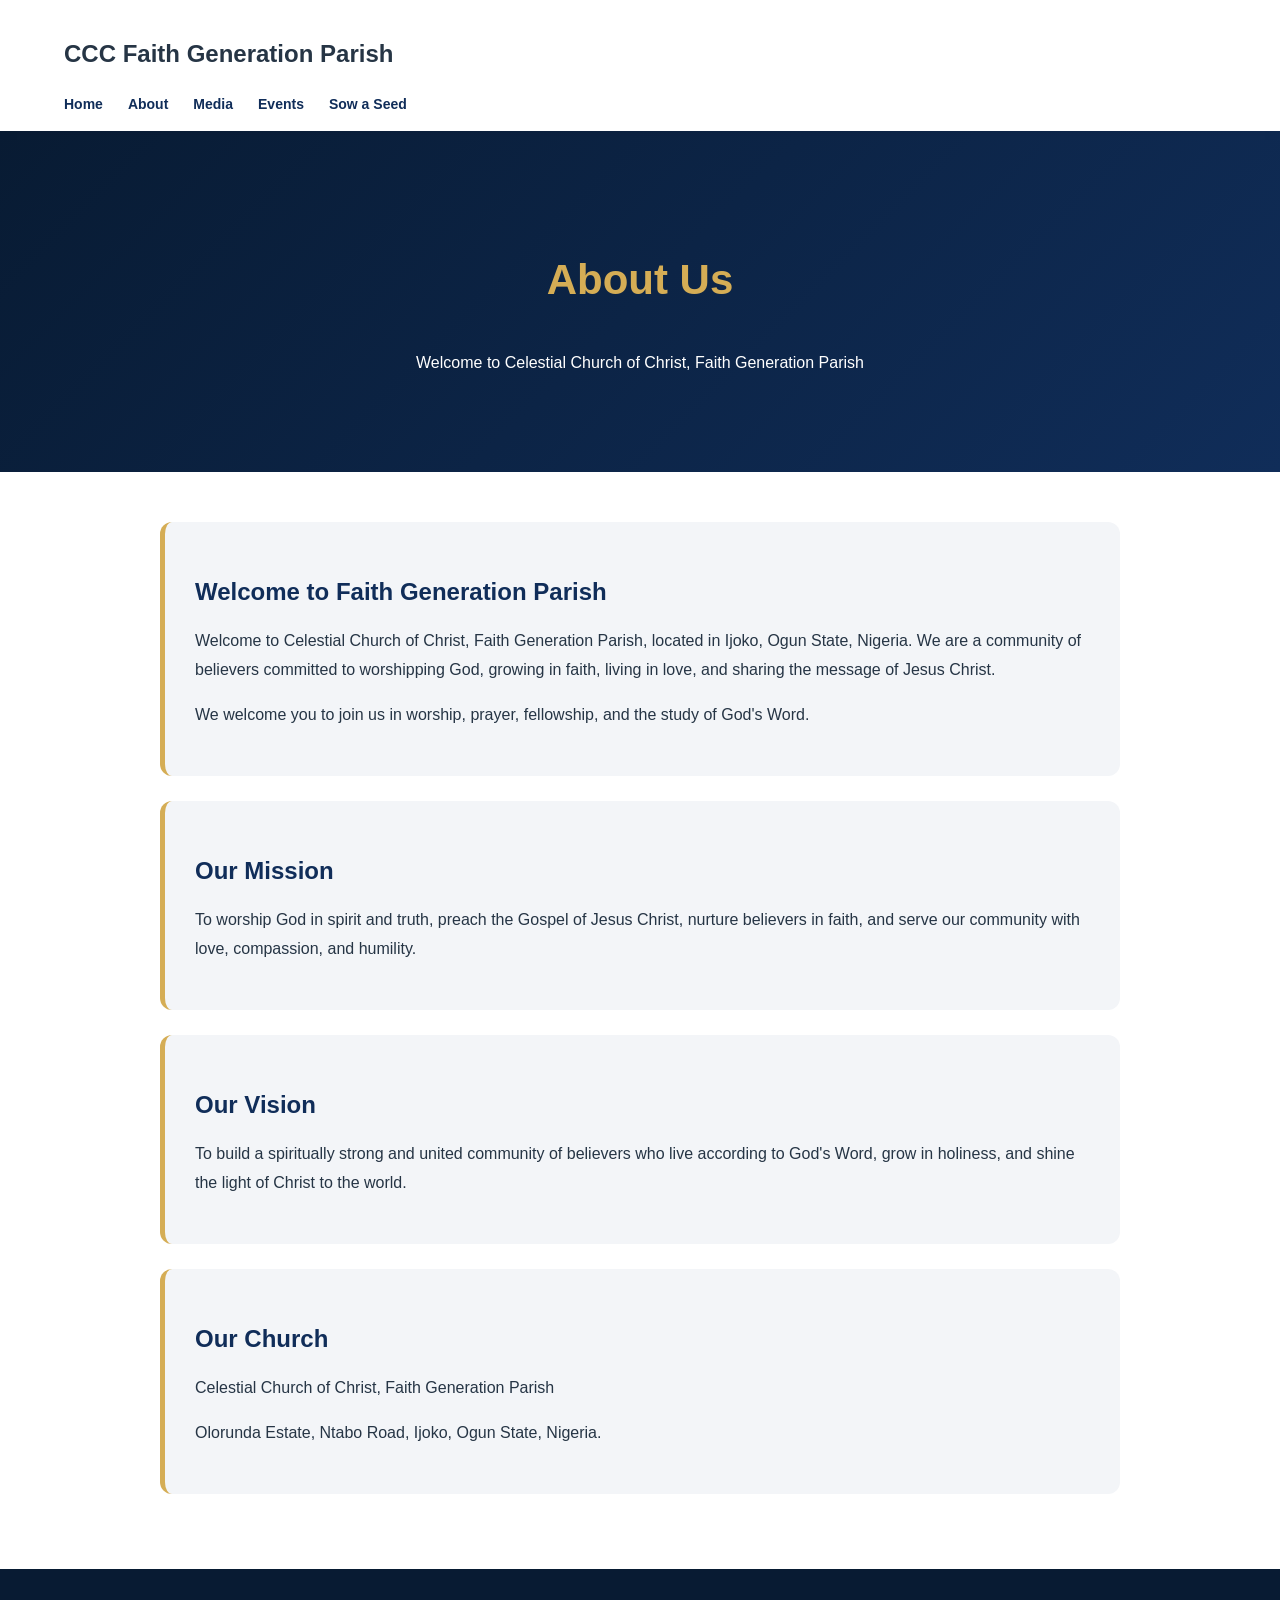
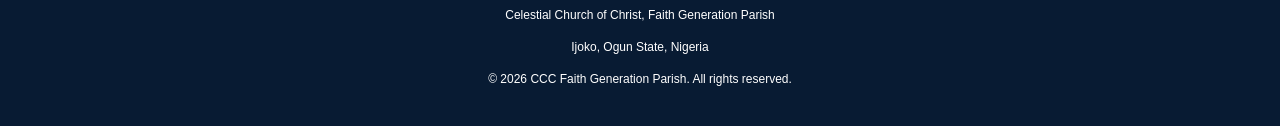
==== ccc-faith-generation-parish/about.html @ 97b5541f "Create about.html" ====
<!DOCTYPE html>
<html lang="en">
<head>
    <meta charset="UTF-8">
    <meta name="viewport" content="width=device-width, initial-scale=1.0">
    <title>About Us | CCC Faith Generation Parish</title>
    <link rel="stylesheet" href="styles.css">

    <style>
        .about-hero {
            background: linear-gradient(135deg, #081B33, #102D59);
            color: white;
            text-align: center;
            padding: 80px 20px;
        }

        .about-hero h1 {
            color: #D5AD55;
            font-size: 42px;
        }

        .about-content {
            max-width: 1000px;
            margin: auto;
            padding: 50px 20px;
        }

        .about-card {
            background: #F3F5F8;
            padding: 30px;
            border-radius: 12px;
            margin-bottom: 25px;
            border-left: 5px solid #D5AD55;
        }

        .about-card h2 {
            color: #102D59;
            margin-bottom: 15px;
        }

        .about-card p {
            line-height: 1.8;
        }

        .about-footer {
            background: #081B33;
            color: white;
            text-align: center;
            padding: 25px;
        }
    </style>
</head>

<body>

<header class="site-header">
    <div class="container">
        <h2>CCC Faith Generation Parish</h2>

        <nav>
            <a href="index.html">Home</a>
            <a href="about.html">About</a>
            <a href="media.html">Media</a>
            <a href="events.html">Events</a>
            <a href="sow-a-seed.html">Sow a Seed</a>
        </nav>
    </div>
</header>

<section class="about-hero">
    <h1>About Us</h1>
    <p>Welcome to Celestial Church of Christ, Faith Generation Parish</p>
</section>

<section class="about-content">

    <div class="about-card">
        <h2>Welcome to Faith Generation Parish</h2>

        <p>
            Welcome to Celestial Church of Christ, Faith Generation Parish,
            located in Ijoko, Ogun State, Nigeria.
            We are a community of believers committed to worshipping God,
            growing in faith, living in love, and sharing the message
            of Jesus Christ.
        </p>

        <p>
            We welcome you to join us in worship, prayer, fellowship,
            and the study of God's Word.
        </p>
    </div>

    <div class="about-card">
        <h2>Our Mission</h2>

        <p>
            To worship God in spirit and truth, preach the Gospel of Jesus Christ,
            nurture believers in faith, and serve our community with love,
            compassion, and humility.
        </p>
    </div>

    <div class="about-card">
        <h2>Our Vision</h2>

        <p>
            To build a spiritually strong and united community of believers
            who live according to God's Word, grow in holiness,
            and shine the light of Christ to the world.
        </p>
    </div>

    <div class="about-card">
        <h2>Our Church</h2>

        <p>
            Celestial Church of Christ, Faith Generation Parish
        </p>

        <p>
            Olorunda Estate, Ntabo Road, Ijoko, Ogun State, Nigeria.
        </p>
    </div>

</section>

<footer class="about-footer">
    <p>Celestial Church of Christ, Faith Generation Parish</p>
    <p>Ijoko, Ogun State, Nigeria</p>
    <p>&copy; 2026 CCC Faith Generation Parish. All rights reserved.</p>
</footer>

</body>
</html>
---- ccc-faith-generation-parish/styles.css ----
/* =========================================
   CCC FAITH GENERATION PARISH
   CLEAN WEBSITE STYLESHEET
========================================= */

/* COLORS */
:root {
  --navy: #102D59;
  --deep: #081B33;
  --gold: #D5AD55;
  --cream: #F3F5F8;
  --ink: #263545;
  --muted: #687582;
  --white: #ffffff;
}

/* GENERAL */
* {
  box-sizing: border-box;
}

html {
  scroll-behavior: smooth;
}

body {
  margin: 0;
  font-family: Arial, Helvetica, sans-serif;
  color: var(--ink);
  line-height: 1.65;
}

img {
  max-width: 100%;
}

a {
  transition: 0.3s ease;
}

button {
  font-family: inherit;
}

/* =========================================
   HEADER & NAVIGATION
========================================= */

.site-header {
  min-height: 90px;
  padding: 14px 5%;
  display: flex;
  align-items: center;
  justify-content: space-between;
  gap: 25px;
  background: var(--white);
  position: relative;
  z-index: 1000;
  box-shadow: 0 2px 10px rgba(0,0,0,0.05);
}

.brand {
  display: flex;
  align-items: center;
  gap: 12px;
  color: var(--navy);
  text-decoration: none;
}

.brand-logo {
  width: 75px;
  height: 65px;
  object-fit: contain;
}

.brand strong {
  display: block;
  font-size: 13px;
  letter-spacing: 0.6px;
}

.brand small {
  display: block;
  font-size: 11px;
  color: var(--muted);
  letter-spacing: 1px;
  margin-top: 3px;
}

.site-header nav {
  display: flex;
  align-items: center;
  gap: 25px;
}

.site-header nav a {
  color: var(--navy);
  text-decoration: none;
  font-size: 14px;
  font-weight: 600;
}

.site-header nav a:hover {
  color: var(--gold);
}

.site-header nav .seed-button {
  background: var(--navy);
  color: var(--white);
  padding: 12px 22px;
  border-radius: 30px;
}

.site-header nav .seed-button:hover {
  background: var(--deep);
  color: var(--white);
}

.menu-toggle {
  display: none;
  background: none;
  border: none;
  font-size: 26px;
  color: var(--navy);
  cursor: pointer;
}

/* =========================================
   HERO / HOMEPAGE SLIDER
========================================= */

.hero {
  min-height: 620px;
  display: flex;
  align-items: center;
  padding: 80px 10%;
  position: relative;
  background:
    linear-gradient(90deg, rgba(6,25,44,.91), rgba(6,25,44,.56)),
    url('https://images.unsplash.com/photo-1438232992991-995b7058bbb3?auto=format&fit=crop&w=1800&q=85')
    center/cover;
  color: var(--white);
}

.hero-content {
  max-width: 650px;
}

.eyebrow {
  color: var(--gold);
  font-size: 11px;
  font-weight: 700;
  letter-spacing: 2.5px;
}

.hero h1 {
  font-family: Georgia, serif;
  font-size: clamp(40px, 6vw, 68px);
  line-height: 1.12;
  font-weight: 400;
  margin: 14px 0 18px;
}

.hero h1 em {
  color: #e1c98e;
  font-weight: 400;
}

.hero-content > p:not(.eyebrow) {
  max-width: 510px;
  color: #e7ebef;
}

.button {
  display: inline-block;
  margin-top: 18px;
  padding: 13px 25px;
  background: var(--gold);
  color: var(--navy);
  text-decoration: none;
  font-size: 12px;
  font-weight: 700;
  letter-spacing: 0.6px;
  border-radius: 30px;
  border: none;
  transition: 0.3s ease;
}

.button:hover {
  background: var(--white);
  transform: translateY(-3px);
}

/* SLIDER CONTROLS */

.slider-controls {
  position: absolute;
  right: 7%;
  bottom: 35px;
  display: flex;
  gap: 12px;
}

.slider-controls button {
  width: 45px;
  height: 45px;
  border: 1px solid var(--gold);
  border-radius: 50%;
  background: var(--navy);
  color: var(--white);
  font-size: 20px;
  cursor: pointer;
}

.slider-controls button:hover {
  background: var(--gold);
  color: var(--navy);
}

/* =========================================
   GENERAL SECTIONS
========================================= */

.section {
  padding: 90px 8%;
  background: var(--white);
}

.section-heading {
  text-align: center;
  max-width: 720px;
  margin: 0 auto 40px;
}

.section-heading h2 {
  font-family: Georgia, serif;
  color: var(--navy);
  font-size: clamp(30px, 4vw, 43px);
  font-weight: 400;
  line-height: 1.2;
  margin: 8px 0 14px;
}

.section-heading > p:last-child {
  color: var(--muted);
}

.gold-line {
  display: block;
  width: 55px;
  height: 2px;
  background: var(--gold);
  margin: 18px auto;
}

.intro {
  max-width: 800px;
  text-align: center;
  margin: 0 auto 38px;
  color: var(--muted);
}

/* =========================================
   DISCOVER MORE - IMAGE CARDS
========================================= */

.discover {
  background: var(--white);
}

.discover-grid {
  display: grid;
  grid-template-columns: repeat(3, 1fr);
  gap: 25px;
  max-width: 1200px;
  margin: 30px auto 0;
}

.discover-card {
  display: block;
  background: var(--white);
  border: 1px solid #e5e8ed;
  border-radius: 12px;
  overflow: hidden;
  padding: 0;
  text-decoration: none;
  box-shadow: 0 5px 15px rgba(0,0,0,.07);
  transition: transform .3s ease, box-shadow .3s ease;
}

.discover-card:hover {
  transform: translateY(-6px);
  box-shadow: 0 12px 28px rgba(16,45,89,.13);
}

.discover-card img {
  display: block;
  width: 100%;
  height: 220px;
  object-fit: cover;
}

.discover-card-content {
  padding: 23px;
  text-align: center;
}

.discover-card-content h3 {
  color: var(--navy);
  font-family: Georgia, serif;
  font-size: 22px;
  font-weight: 400;
  margin: 0 0 10px;
}

.discover-card-content p {
  color: var(--muted);
  font-size: 14px;
  margin: 0;
  line-height: 1.7;
}

/* =========================================
   THREE-COLUMN CONTENT CARDS
========================================= */

.three-cards {
  display: grid;
  grid-template-columns: repeat(3, 1fr);
  gap: 22px;
}

.three-cards article {
  padding: 35px 28px;
  background: var(--white);
  text-align: center;
  border: 1px solid #e6eaf0;
  border-radius: 10px;
  box-shadow: 0 5px 20px rgba(16,45,89,.07);
  transition: transform .3s ease, box-shadow .3s ease;
}

.three-cards article:hover {
  transform: translateY(-6px);
  box-shadow: 0 12px 28px rgba(16,45,89,.13);
}

.three-cards article span {
  color: var(--gold);
  font-size: 30px;
}

.three-cards h3 {
  color: var(--navy);
  font-family: Georgia, serif;
  font-size: 22px;
  font-weight: 400;
}

.three-cards p {
  color: var(--muted);
  font-size: 14px;
}

/* =========================================
   ABOUT / WELCOME
========================================= */

.welcome {
  background: var(--white);
}

/* =========================================
   JOIN OUR COMMUNITY
========================================= */

.community-section {
  padding: 90px 8%;
  background: linear-gradient(120deg, var(--deep), var(--navy));
  text-align: center;
  color: var(--white);
}

.community-content {
  max-width: 750px;
  margin: auto;
}

.community-content h2 {
  font-family: Georgia, serif;
  font-size: clamp(34px, 5vw, 48px);
  font-weight: 400;
  margin: 12px 0;
}

.community-content p:not(.eyebrow) {
  color: #e0e6ee;
  font-size: 15px;
}

.community-button {
  display: inline-block;
  margin-top: 20px;
  padding: 14px 30px;
  background: var(--gold);
  color: var(--navy);
  border-radius: 30px;
  text-decoration: none;
  font-weight: 700;
  font-size: 13px;
  transition: 0.3s ease;
}

.community-button:hover {
  background: var(--white);
  transform: translateY(-3px);
}

/* =========================================
   WORSHIP / SERVICE TIMES
========================================= */

.worship {
  background: var(--cream);
}

.service-panel {
  max-width: 900px;
  margin: auto;
  background: var(--navy);
  color: var(--white);
  padding: 38px 42px;
  display: flex;
  justify-content: space-between;
  align-items: center;
  gap: 25px;
  border-radius: 12px;
  box-shadow: 0 10px 30px rgba(8,27,51,.12);
}

.service-panel small {
  color: #e1c98e;
  letter-spacing: 1.8px;
}

.service-panel h3 {
  font-family: Georgia, serif;
  font-weight: 400;
  font-size: 27px;
  margin: 8px 0;
}

.service-panel p {
  color: #d2dbe3;
  margin: 0;
}

.button-light {
  background: var(--white);
  color: var(--navy);
  white-space: nowrap;
}

/* =========================================
   LIVE / SOCIAL MEDIA
========================================= */

.live-section {
  padding: 90px 8%;
  background: var(--cream);
}

.live-grid {
  display: grid;
  grid-template-columns: repeat(3, 1fr);
  gap: 25px;
  max-width: 1200px;
  margin: 35px auto 0;
}

.live-card {
  display: block;
  padding: 35px 25px;
  background: var(--white);
  border: 1px solid #e5e8ed;
  border-radius: 12px;
  text-align: center;
  text-decoration: none;
  box-shadow: 0 5px 18px rgba(16,45,89,.07);
  transition: transform .3s ease, box-shadow .3s ease;
}

.live-card:hover {
  transform: translateY(-7px);
  box-shadow: 0 12px 28px rgba(16,45,89,.13);
}

.live-icon {
  width: 65px;
  height: 65px;
  display: grid;
  place-items: center;
  margin: 0 auto 18px;
  background: var(--navy);
  color: var(--gold);
  border-radius: 50%;
  font-size: 28px;
  font-weight: bold;
}

.live-card h3 {
  font-family: Georgia, serif;
  color: var(--navy);
  font-size: 23px;
  font-weight: 400;
  margin: 10px 0;
}

.live-card p {
  color: var(--muted);
  font-size: 14px;
  margin-bottom: 20px;
}

.live-card span {
  display: inline-block;
  color: var(--navy);
  font-weight: 700;
  font-size: 12px;
  letter-spacing: .5px;
}

.live-card:hover span {
  color: var(--gold);
}

/* MOBILE SOCIAL CARDS */

@media (max-width: 800px) {
  .live-section {
    padding: 70px 6%;
  }

  .live-grid {
    grid-template-columns: 1fr;
    gap: 20px;
  }
}
/* =========================================
   EVENTS
========================================= */

.events {
  background: var(--white);
}

.event-placeholder {
  max-width: 760px;
  margin: auto;
  padding: 35px;
  text-align: center;
  border: 1px solid #e1e6ed;
  background: var(--white);
  border-radius: 12px;
  box-shadow: 0 5px 20px rgba(16,45,89,.06);
}

.event-placeholder p {
  color: var(--muted);
}

/* =========================================
   GALLERY
========================================= */

.gallery {
  background: var(--cream);
}

.gallery-grid {
  display: grid;
  grid-template-columns: repeat(3, 1fr);
  gap: 18px;
}

.gallery-tile {
  min-height: 220px;
  display: grid;
  place-items: center;
  background: var(--navy);
  color: var(--white);
  letter-spacing: 1.5px;
  font-size: 12px;
  border-radius: 10px;
  transition: transform .3s ease;
}

.gallery-tile:hover {
  transform: translateY(-5px);
}

.gallery-tile:nth-child(2) {
  background: #294b68;
}

.gallery-tile:nth-child(3) {
  background: var(--gold);
  color: var(--navy);
}

/* =========================================
   CONTACT
========================================= */

.contact {
  background: var(--white);
}

.contact-card {
  max-width: 900px;
  margin: auto;
  display: grid;
  grid-template-columns: 1fr 1fr;
  gap: 45px;
  padding: 35px;
  background: var(--cream);
  border-radius: 12px;
  box-shadow: 0 5px 20px rgba(16,45,89,.06);
}

.contact-card h3 {
  color: var(--navy);
  font-family: Georgia, serif;
  font-size: 22px;
  font-weight: 400;
}

.contact-card p {
  color: var(--muted);
  font-size: 14px;
}

/* =========================================
   FOOTER
========================================= */

footer {
  padding: 50px 8%;
  background: var(--deep);
  color: #dbe2e8;
  text-align: center;
  font-size: 12px;
}

.footer-brand {
  justify-content: center;
  color: var(--white);
}

.footer-brand small {
  color: #c5d0d9;
}

footer > small {
  color: #aab7c2;
}

/* =========================================
   TABLET RESPONSIVENESS
========================================= */

@media (max-width: 900px) {
  .site-header {
    padding: 15px 5%;
  }

  .site-header nav {
    gap: 16px;
  }

  .site-header nav a {
    font-size: 13px;
  }

  .discover-grid {
    gap: 18px;
  }
}

/* =========================================
   MOBILE RESPONSIVENESS
========================================= */

@media (max-width: 800px) {

  /* HEADER */

  .site-header {
    flex-wrap: wrap;
  }

  .brand-logo {
    width: 65px;
    height: 55px;
  }

  .menu-toggle {
    display: block;
  }

  .site-header nav {
    display: none;
    flex-basis: 100%;
    flex-direction: column;
    align-items: flex-start;
    gap: 0;
    width: 100%;
    padding: 10px 0;
  }

  .site-header nav.open {
    display: flex;
  }

  .site-header nav a {
    width: 100%;
    padding: 12px 0;
    border-top: 1px solid #eeeeee;
  }

  .site-header nav .seed-button {
    display: inline-block;
    width: auto;
    margin-top: 10px;
    border-top: none;
  }

  /* HERO */

  .hero {
    min-height: 500px;
    padding: 65px 7%;
  }

  .slider-controls {
    right: 6%;
    bottom: 20px;
  }

  /* SECTIONS */

  .section {
    padding: 70px 6%;
  }

  .discover-grid {
    grid-template-columns: 1fr;
  }

  .discover-card img {
    height: 230px;
  }

  .three-cards {
    grid-template-columns: 1fr;
  }

  /* WORSHIP */

  .service-panel {
    display: block;
    padding: 30px;
  }

  .service-panel .button {
    margin-top: 22px;
  }

  /* GALLERY */

  .gallery-grid {
    grid-template-columns: 1fr;
  }

  .gallery-tile {
    min-height: 170px;
  }

  /* CONTACT */

  .contact-card {
    grid-template-columns: 1fr;
    gap: 15px;
    padding: 25px;
  }
}

/* =========================================
   SMALL PHONES
========================================= */

@media (max-width: 480px) {

  .brand strong {
    font-size: 11px;
  }

  .brand small {
    font-size: 9px;
  }

  .hero h1 {
    font-size: 39px;
  }

  .hero {
    min-height: 470px;
  }

  .section-heading h2 {
    font-size: 31px;
  }

  .community-section {
    padding: 65px 6%;
  }

  .discover-card img {
    height: 200px;
  }

  footer {
    padding: 40px 6%;
  }
}
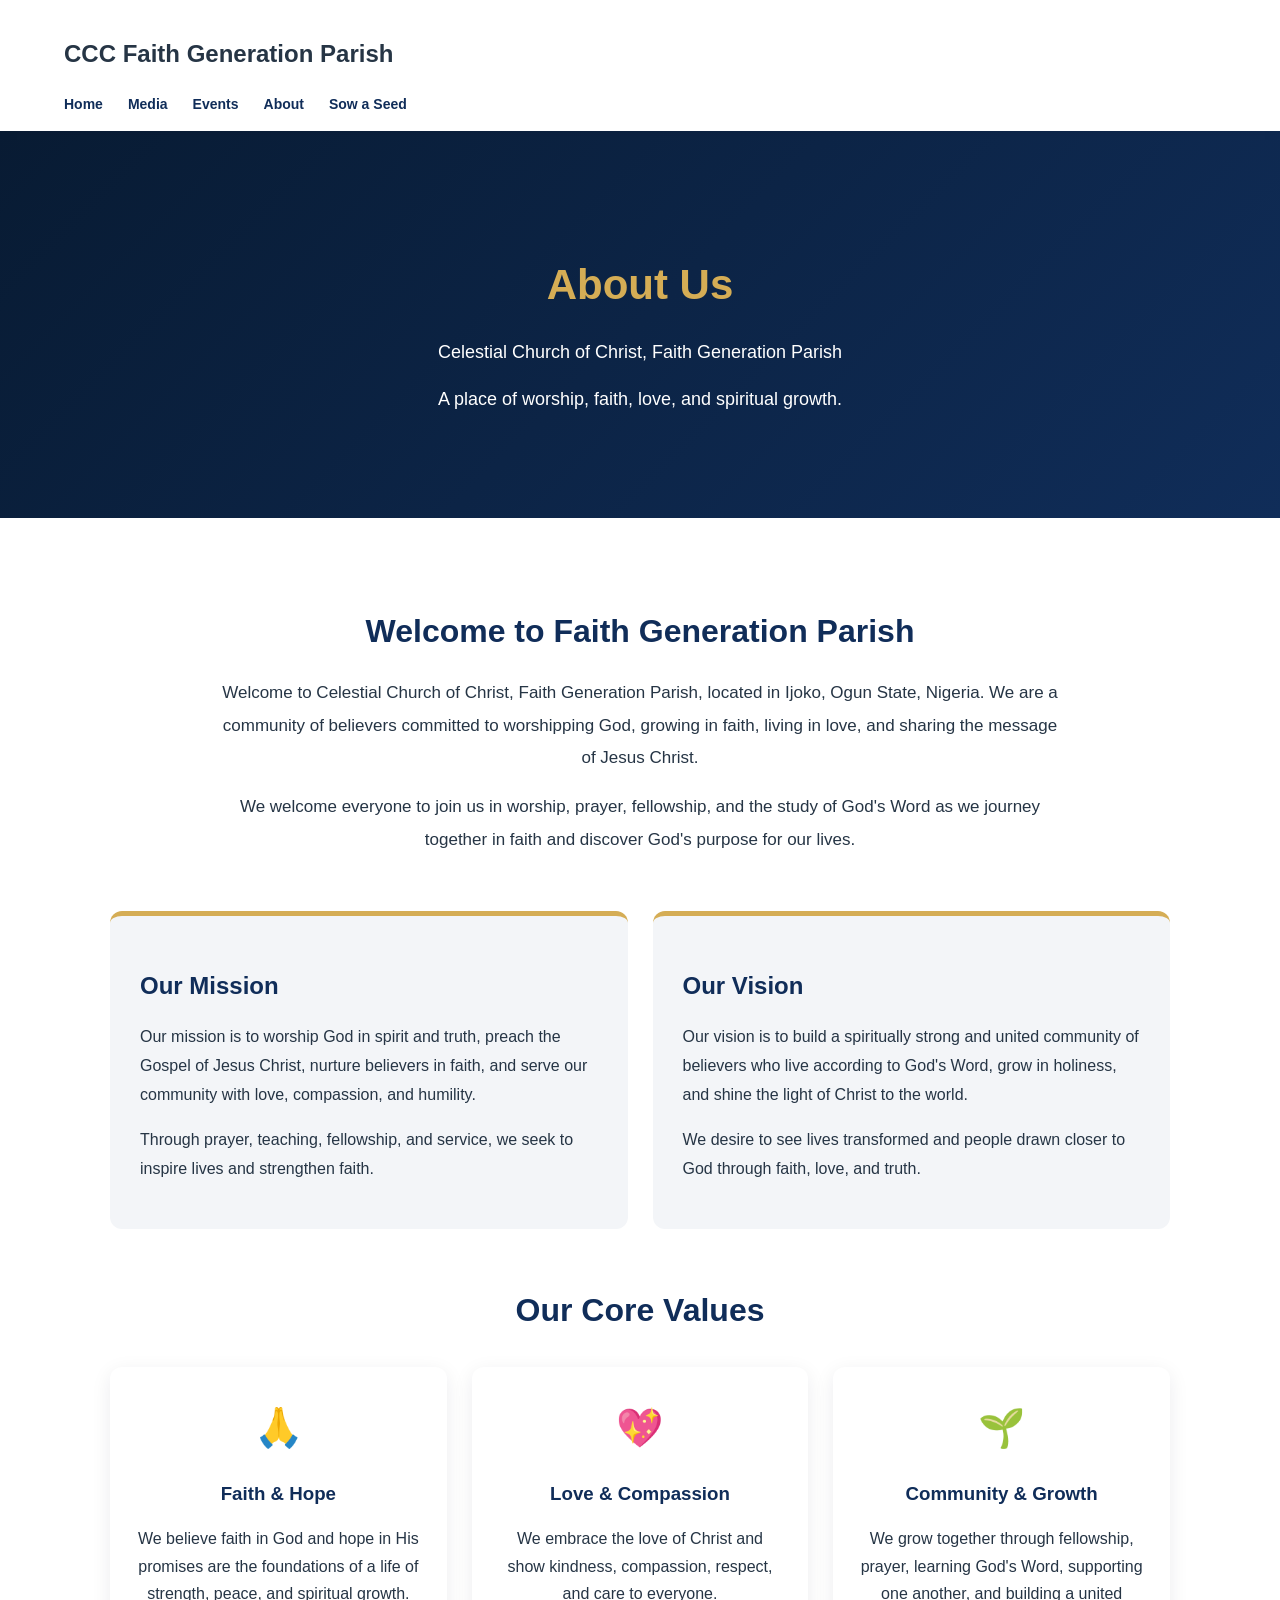
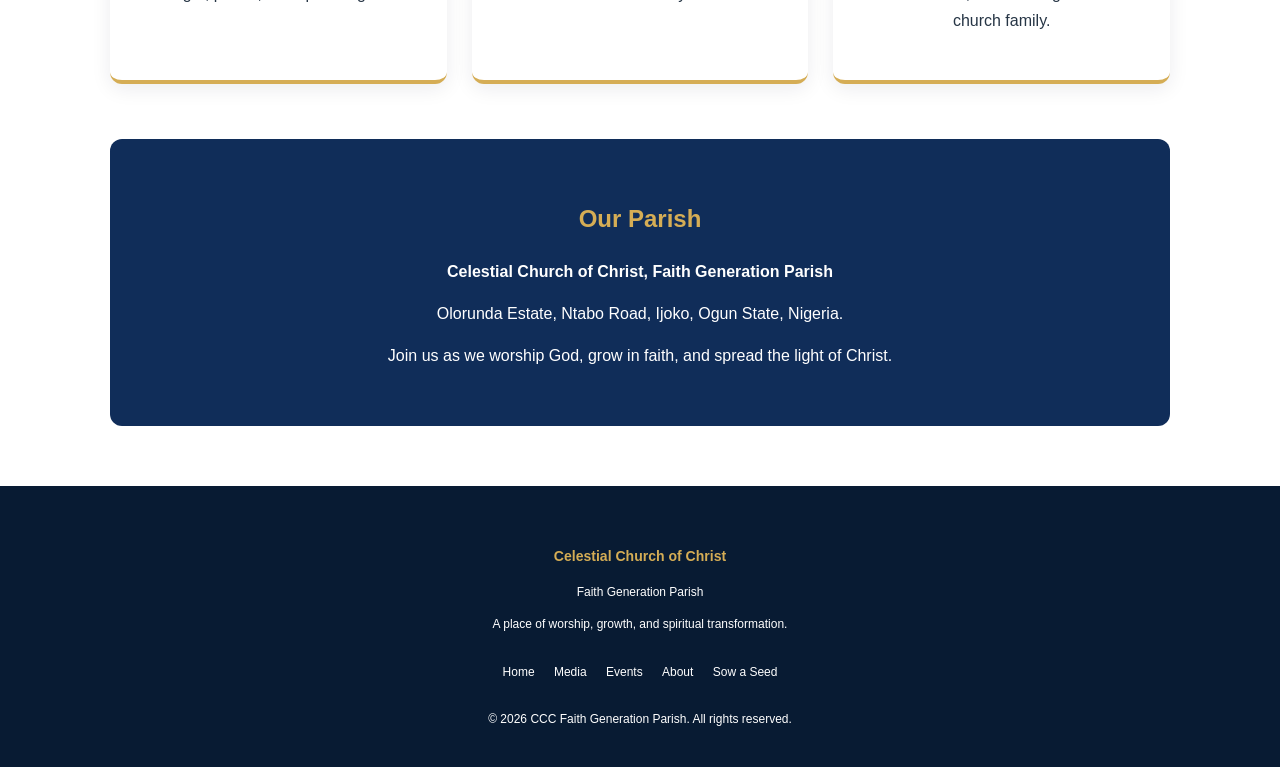
==== commit aacf03d1: "Update about.html" ====
--- a/ccc-faith-generation-parish/about.html
+++ b/ccc-faith-generation-parish/about.html
@@ -4,6 +4,7 @@
 <head>
     <meta charset="UTF-8">
     <meta name="viewport" content="width=device-width, initial-scale=1.0">
+    <meta name="description" content="Learn about CCC Faith Generation Parish, our mission, vision, and core values.">
     <title>About Us | CCC Faith Generation Parish</title>
     <link rel="stylesheet" href="styles.css">
 
@@ -12,42 +13,157 @@
             background: linear-gradient(135deg, #081B33, #102D59);
             color: white;
             text-align: center;
-            padding: 80px 20px;
+            padding: 85px 20px;
         }
 
         .about-hero h1 {
             color: #D5AD55;
             font-size: 42px;
-        }
-
-        .about-content {
-            max-width: 1000px;
+            margin-bottom: 15px;
+        }
+
+        .about-hero p {
+            font-size: 18px;
+        }
+
+        .about-main {
+            max-width: 1100px;
             margin: auto;
-            padding: 50px 20px;
+            padding: 60px 20px;
+        }
+
+        .about-intro {
+            text-align: center;
+            max-width: 850px;
+            margin: 0 auto 55px;
+        }
+
+        .about-intro h2 {
+            color: #102D59;
+            font-size: 32px;
+            margin-bottom: 20px;
+        }
+
+        .about-intro p {
+            line-height: 1.9;
+            font-size: 17px;
+        }
+
+        .mission-vision {
+            display: grid;
+            grid-template-columns: repeat(auto-fit, minmax(260px, 1fr));
+            gap: 25px;
+            margin-bottom: 55px;
         }
 
         .about-card {
             background: #F3F5F8;
             padding: 30px;
             border-radius: 12px;
-            margin-bottom: 25px;
-            border-left: 5px solid #D5AD55;
+            border-top: 5px solid #D5AD55;
         }
 
         .about-card h2 {
             color: #102D59;
-            margin-bottom: 15px;
+            margin-bottom: 18px;
         }
 
         .about-card p {
             line-height: 1.8;
+        }
+
+        .values-section {
+            text-align: center;
+            margin-bottom: 55px;
+        }
+
+        .values-section > h2 {
+            color: #102D59;
+            font-size: 32px;
+            margin-bottom: 30px;
+        }
+
+        .values-grid {
+            display: grid;
+            grid-template-columns: repeat(auto-fit, minmax(230px, 1fr));
+            gap: 25px;
+        }
+
+        .value-card {
+            background: white;
+            padding: 30px 25px;
+            border-radius: 12px;
+            box-shadow: 0 5px 20px rgba(8, 27, 51, 0.08);
+            border-bottom: 4px solid #D5AD55;
+        }
+
+        .value-icon {
+            font-size: 38px;
+            margin-bottom: 15px;
+        }
+
+        .value-card h3 {
+            color: #102D59;
+            margin-bottom: 12px;
+        }
+
+        .value-card p {
+            line-height: 1.7;
+        }
+
+        .about-location {
+            background: #102D59;
+            color: white;
+            text-align: center;
+            padding: 40px 25px;
+            border-radius: 12px;
+        }
+
+        .about-location h2 {
+            color: #D5AD55;
+            margin-bottom: 20px;
         }
 
         .about-footer {
             background: #081B33;
             color: white;
-            text-align: center;
-            padding: 25px;
+            padding: 45px 20px 25px;
+            text-align: center;
+        }
+
+        .about-footer h3 {
+            color: #D5AD55;
+            margin-bottom: 15px;
+        }
+
+        .about-footer a {
+            color: white;
+            text-decoration: none;
+            margin: 8px;
+            display: inline-block;
+        }
+
+        .about-footer a:hover {
+            color: #D5AD55;
+        }
+
+        .footer-links {
+            margin: 20px 0;
+        }
+
+        @media (max-width: 600px) {
+            .about-hero h1 {
+                font-size: 32px;
+            }
+
+            .about-intro h2,
+            .values-section > h2 {
+                font-size: 26px;
+            }
+
+            .about-main {
+                padding: 40px 15px;
+            }
         }
     </style>
 </head>
@@ -60,9 +176,9 @@
 
         <nav>
             <a href="index.html">Home</a>
-            <a href="about.html">About</a>
             <a href="media.html">Media</a>
             <a href="events.html">Events</a>
+            <a href="about.html">About</a>
             <a href="sow-a-seed.html">Sow a Seed</a>
         </nav>
     </div>
@@ -70,66 +186,138 @@
 
 <section class="about-hero">
     <h1>About Us</h1>
-    <p>Welcome to Celestial Church of Christ, Faith Generation Parish</p>
+    <p>Celestial Church of Christ, Faith Generation Parish</p>
+    <p>A place of worship, faith, love, and spiritual growth.</p>
 </section>
 
-<section class="about-content">
-
-    <div class="about-card">
+<main class="about-main">
+
+    <section class="about-intro">
         <h2>Welcome to Faith Generation Parish</h2>
 
         <p>
             Welcome to Celestial Church of Christ, Faith Generation Parish,
-            located in Ijoko, Ogun State, Nigeria.
-            We are a community of believers committed to worshipping God,
-            growing in faith, living in love, and sharing the message
-            of Jesus Christ.
+            located in Ijoko, Ogun State, Nigeria. We are a community of
+            believers committed to worshipping God, growing in faith,
+            living in love, and sharing the message of Jesus Christ.
         </p>
 
         <p>
-            We welcome you to join us in worship, prayer, fellowship,
-            and the study of God's Word.
+            We welcome everyone to join us in worship, prayer, fellowship,
+            and the study of God's Word as we journey together in faith
+            and discover God's purpose for our lives.
         </p>
+    </section>
+
+    <section class="mission-vision">
+
+        <div class="about-card">
+            <h2>Our Mission</h2>
+
+            <p>
+                Our mission is to worship God in spirit and truth,
+                preach the Gospel of Jesus Christ, nurture believers
+                in faith, and serve our community with love,
+                compassion, and humility.
+            </p>
+
+            <p>
+                Through prayer, teaching, fellowship, and service,
+                we seek to inspire lives and strengthen faith.
+            </p>
+        </div>
+
+        <div class="about-card">
+            <h2>Our Vision</h2>
+
+            <p>
+                Our vision is to build a spiritually strong and united
+                community of believers who live according to God's Word,
+                grow in holiness, and shine the light of Christ to the world.
+            </p>
+
+            <p>
+                We desire to see lives transformed and people drawn
+                closer to God through faith, love, and truth.
+            </p>
+        </div>
+
+    </section>
+
+    <section class="values-section">
+
+        <h2>Our Core Values</h2>
+
+        <div class="values-grid">
+
+            <div class="value-card">
+                <div class="value-icon">🙏</div>
+                <h3>Faith & Hope</h3>
+
+                <p>
+                    We believe faith in God and hope in His promises
+                    are the foundations of a life of strength,
+                    peace, and spiritual growth.
+                </p>
+            </div>
+
+            <div class="value-card">
+                <div class="value-icon">💖</div>
+                <h3>Love & Compassion</h3>
+
+                <p>
+                    We embrace the love of Christ and show kindness,
+                    compassion, respect, and care to everyone.
+                </p>
+            </div>
+
+            <div class="value-card">
+                <div class="value-icon">🌱</div>
+                <h3>Community & Growth</h3>
+
+                <p>
+                    We grow together through fellowship, prayer,
+                    learning God's Word, supporting one another,
+                    and building a united church family.
+                </p>
+            </div>
+
+        </div>
+
+    </section>
+
+    <section class="about-location">
+
+        <h2>Our Parish</h2>
+
+        <p><strong>Celestial Church of Christ, Faith Generation Parish</strong></p>
+
+        <p>Olorunda Estate, Ntabo Road, Ijoko, Ogun State, Nigeria.</p>
+
+        <p>Join us as we worship God, grow in faith, and spread the light of Christ.</p>
+
+    </section>
+
+</main>
+
+<footer class="about-footer">
+
+    <h3>Celestial Church of Christ</h3>
+
+    <p>Faith Generation Parish</p>
+
+    <p>A place of worship, growth, and spiritual transformation.</p>
+
+    <div class="footer-links">
+        <a href="index.html">Home</a>
+        <a href="media.html">Media</a>
+        <a href="events.html">Events</a>
+        <a href="about.html">About</a>
+        <a href="sow-a-seed.html">Sow a Seed</a>
     </div>
 
-    <div class="about-card">
-        <h2>Our Mission</h2>
-
-        <p>
-            To worship God in spirit and truth, preach the Gospel of Jesus Christ,
-            nurture believers in faith, and serve our community with love,
-            compassion, and humility.
-        </p>
-    </div>
-
-    <div class="about-card">
-        <h2>Our Vision</h2>
-
-        <p>
-            To build a spiritually strong and united community of believers
-            who live according to God's Word, grow in holiness,
-            and shine the light of Christ to the world.
-        </p>
-    </div>
-
-    <div class="about-card">
-        <h2>Our Church</h2>
-
-        <p>
-            Celestial Church of Christ, Faith Generation Parish
-        </p>
-
-        <p>
-            Olorunda Estate, Ntabo Road, Ijoko, Ogun State, Nigeria.
-        </p>
-    </div>
-
-</section>
-
-<footer class="about-footer">
-    <p>Celestial Church of Christ, Faith Generation Parish</p>
-    <p>Ijoko, Ogun State, Nigeria</p>
     <p>&copy; 2026 CCC Faith Generation Parish. All rights reserved.</p>
+
 </footer>
 
 </body>
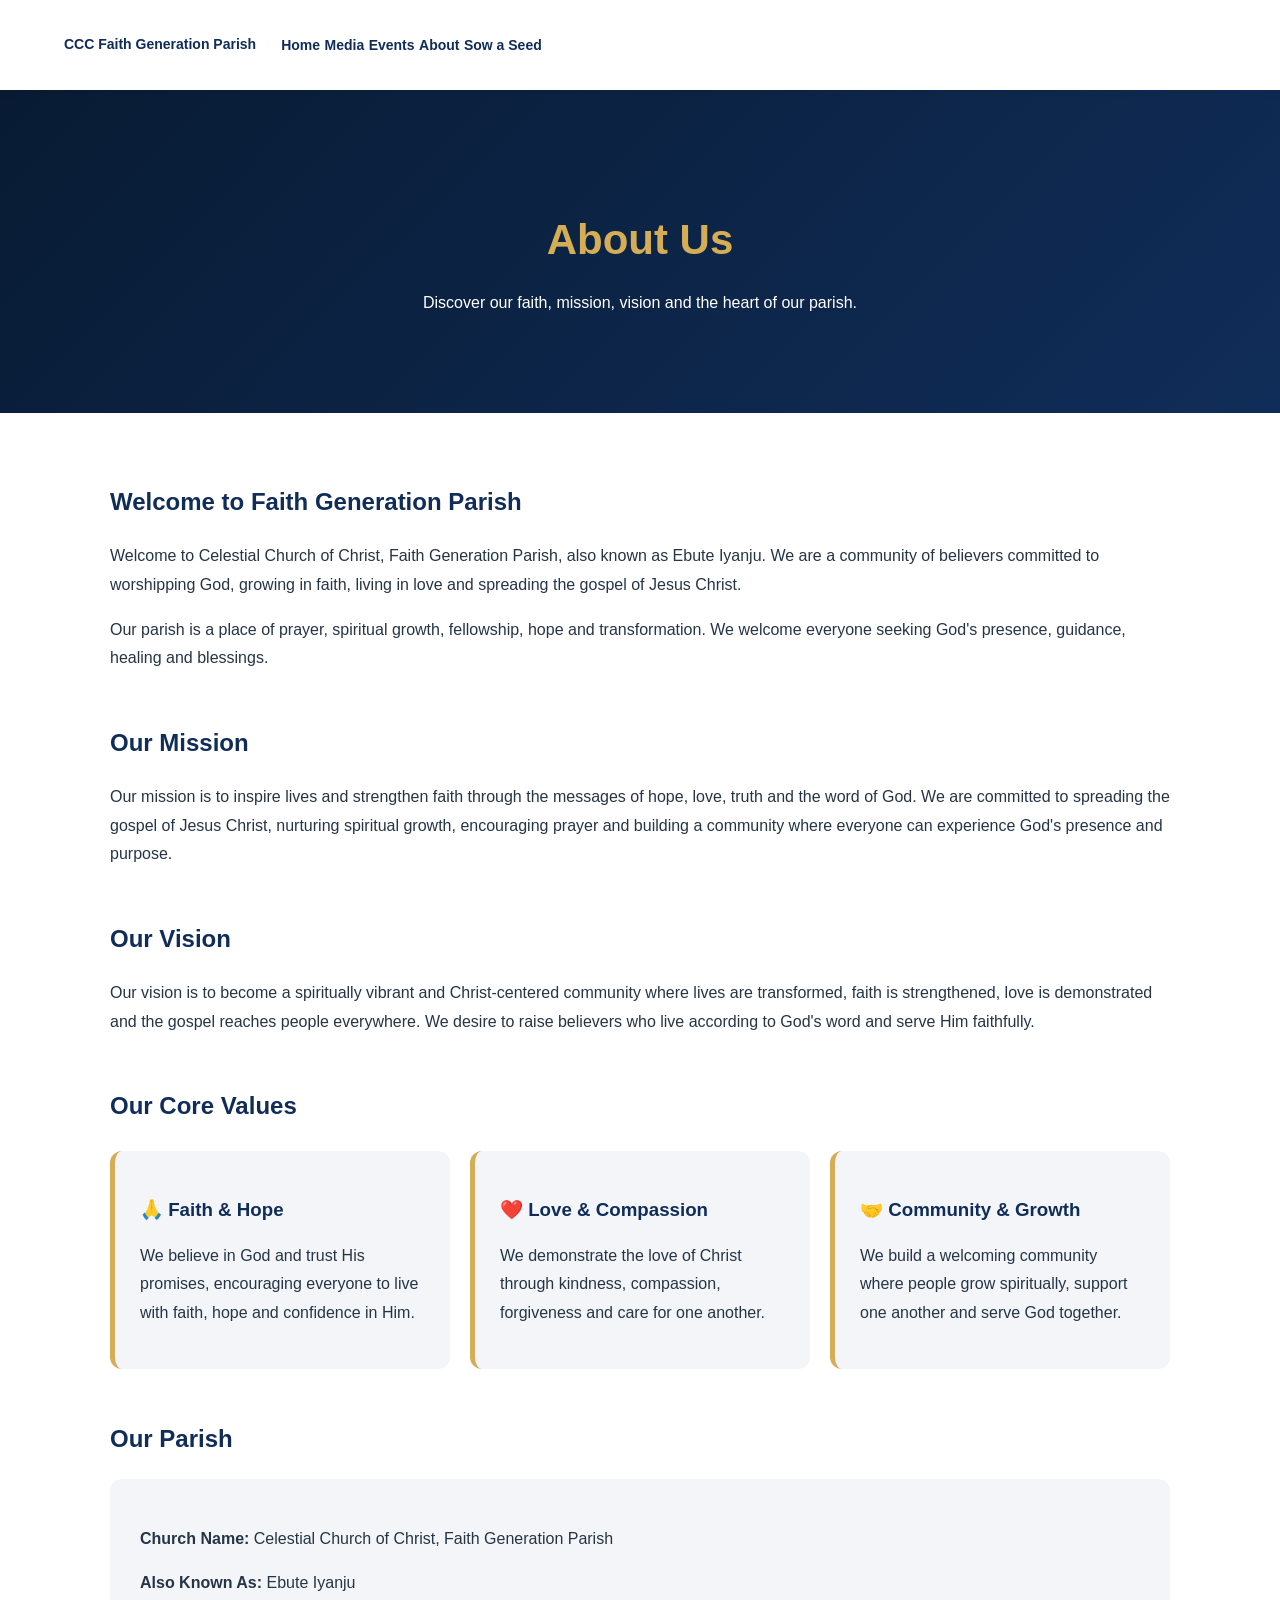
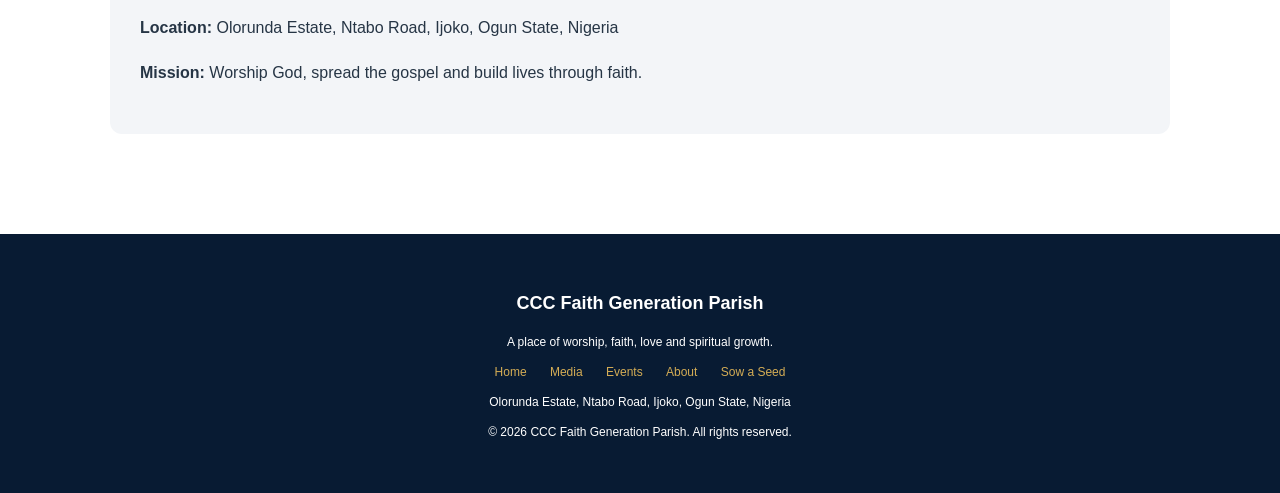
==== commit 0fad2bd5: "Update About page content and design.html" ====
--- a/ccc-faith-generation-parish/about.html
+++ b/ccc-faith-generation-parish/about.html
@@ -1,323 +1,217 @@
-
 <!DOCTYPE html>
 <html lang="en">
 <head>
-    <meta charset="UTF-8">
-    <meta name="viewport" content="width=device-width, initial-scale=1.0">
-    <meta name="description" content="Learn about CCC Faith Generation Parish, our mission, vision, and core values.">
-    <title>About Us | CCC Faith Generation Parish</title>
-    <link rel="stylesheet" href="styles.css">
-
-    <style>
-        .about-hero {
-            background: linear-gradient(135deg, #081B33, #102D59);
-            color: white;
-            text-align: center;
-            padding: 85px 20px;
-        }
-
-        .about-hero h1 {
-            color: #D5AD55;
-            font-size: 42px;
-            margin-bottom: 15px;
-        }
-
-        .about-hero p {
-            font-size: 18px;
-        }
-
-        .about-main {
-            max-width: 1100px;
-            margin: auto;
-            padding: 60px 20px;
-        }
-
-        .about-intro {
-            text-align: center;
-            max-width: 850px;
-            margin: 0 auto 55px;
-        }
-
-        .about-intro h2 {
-            color: #102D59;
-            font-size: 32px;
-            margin-bottom: 20px;
-        }
-
-        .about-intro p {
-            line-height: 1.9;
-            font-size: 17px;
-        }
-
-        .mission-vision {
-            display: grid;
-            grid-template-columns: repeat(auto-fit, minmax(260px, 1fr));
-            gap: 25px;
-            margin-bottom: 55px;
-        }
-
-        .about-card {
-            background: #F3F5F8;
-            padding: 30px;
-            border-radius: 12px;
-            border-top: 5px solid #D5AD55;
-        }
-
-        .about-card h2 {
-            color: #102D59;
-            margin-bottom: 18px;
-        }
-
-        .about-card p {
-            line-height: 1.8;
-        }
-
-        .values-section {
-            text-align: center;
-            margin-bottom: 55px;
-        }
-
-        .values-section > h2 {
-            color: #102D59;
-            font-size: 32px;
-            margin-bottom: 30px;
-        }
-
-        .values-grid {
-            display: grid;
-            grid-template-columns: repeat(auto-fit, minmax(230px, 1fr));
-            gap: 25px;
-        }
-
-        .value-card {
-            background: white;
-            padding: 30px 25px;
-            border-radius: 12px;
-            box-shadow: 0 5px 20px rgba(8, 27, 51, 0.08);
-            border-bottom: 4px solid #D5AD55;
-        }
-
-        .value-icon {
-            font-size: 38px;
-            margin-bottom: 15px;
-        }
-
-        .value-card h3 {
-            color: #102D59;
-            margin-bottom: 12px;
-        }
-
-        .value-card p {
-            line-height: 1.7;
-        }
-
-        .about-location {
-            background: #102D59;
-            color: white;
-            text-align: center;
-            padding: 40px 25px;
-            border-radius: 12px;
-        }
-
-        .about-location h2 {
-            color: #D5AD55;
-            margin-bottom: 20px;
-        }
-
-        .about-footer {
-            background: #081B33;
-            color: white;
-            padding: 45px 20px 25px;
-            text-align: center;
-        }
-
-        .about-footer h3 {
-            color: #D5AD55;
-            margin-bottom: 15px;
-        }
-
-        .about-footer a {
-            color: white;
-            text-decoration: none;
-            margin: 8px;
-            display: inline-block;
-        }
-
-        .about-footer a:hover {
-            color: #D5AD55;
-        }
-
-        .footer-links {
-            margin: 20px 0;
-        }
-
-        @media (max-width: 600px) {
-            .about-hero h1 {
-                font-size: 32px;
-            }
-
-            .about-intro h2,
-            .values-section > h2 {
-                font-size: 26px;
-            }
-
-            .about-main {
-                padding: 40px 15px;
-            }
-        }
-    </style>
+  <meta charset="UTF-8">
+  <meta name="viewport" content="width=device-width, initial-scale=1.0">
+  <meta name="description" content="Learn about Celestial Church of Christ Faith Generation Parish, our mission, vision, and core values.">
+  <title>About Us | CCC Faith Generation Parish</title>
+  <link rel="stylesheet" href="styles.css">
+
+  <style>
+    .about-hero {
+      background: linear-gradient(135deg, #081B33, #102D59);
+      color: white;
+      padding: 80px 20px;
+      text-align: center;
+    }
+
+    .about-hero h1 {
+      color: #D5AD55;
+      font-size: 42px;
+      margin-bottom: 15px;
+    }
+
+    .about-container {
+      max-width: 1100px;
+      margin: auto;
+      padding: 50px 20px;
+    }
+
+    .about-section {
+      margin-bottom: 50px;
+    }
+
+    .about-section h2 {
+      color: #102D59;
+      margin-bottom: 20px;
+    }
+
+    .about-section p {
+      line-height: 1.8;
+      font-size: 16px;
+    }
+
+    .values-grid {
+      display: grid;
+      grid-template-columns: repeat(auto-fit, minmax(220px, 1fr));
+      gap: 20px;
+      margin-top: 25px;
+    }
+
+    .value-card {
+      background: #F3F5F8;
+      padding: 25px;
+      border-radius: 12px;
+      border-left: 5px solid #D5AD55;
+    }
+
+    .value-card h3 {
+      color: #102D59;
+      margin-bottom: 12px;
+    }
+
+    .about-location {
+      background: #F3F5F8;
+      padding: 30px;
+      border-radius: 12px;
+    }
+
+    .about-footer {
+      background: #081B33;
+      color: white;
+      padding: 40px 20px;
+      text-align: center;
+    }
+
+    .about-footer a {
+      color: #D5AD55;
+      text-decoration: none;
+      margin: 0 10px;
+    }
+
+    .about-footer p {
+      margin: 10px 0;
+    }
+  </style>
 </head>
 
 <body>
 
 <header class="site-header">
-    <div class="container">
-        <h2>CCC Faith Generation Parish</h2>
-
-        <nav>
-            <a href="index.html">Home</a>
-            <a href="media.html">Media</a>
-            <a href="events.html">Events</a>
-            <a href="about.html">About</a>
-            <a href="sow-a-seed.html">Sow a Seed</a>
-        </nav>
-    </div>
-</header>
-
-<section class="about-hero">
-    <h1>About Us</h1>
-    <p>Celestial Church of Christ, Faith Generation Parish</p>
-    <p>A place of worship, faith, love, and spiritual growth.</p>
-</section>
-
-<main class="about-main">
-
-    <section class="about-intro">
-        <h2>Welcome to Faith Generation Parish</h2>
-
-        <p>
-            Welcome to Celestial Church of Christ, Faith Generation Parish,
-            located in Ijoko, Ogun State, Nigeria. We are a community of
-            believers committed to worshipping God, growing in faith,
-            living in love, and sharing the message of Jesus Christ.
-        </p>
-
-        <p>
-            We welcome everyone to join us in worship, prayer, fellowship,
-            and the study of God's Word as we journey together in faith
-            and discover God's purpose for our lives.
-        </p>
-    </section>
-
-    <section class="mission-vision">
-
-        <div class="about-card">
-            <h2>Our Mission</h2>
-
-            <p>
-                Our mission is to worship God in spirit and truth,
-                preach the Gospel of Jesus Christ, nurture believers
-                in faith, and serve our community with love,
-                compassion, and humility.
-            </p>
-
-            <p>
-                Through prayer, teaching, fellowship, and service,
-                we seek to inspire lives and strengthen faith.
-            </p>
-        </div>
-
-        <div class="about-card">
-            <h2>Our Vision</h2>
-
-            <p>
-                Our vision is to build a spiritually strong and united
-                community of believers who live according to God's Word,
-                grow in holiness, and shine the light of Christ to the world.
-            </p>
-
-            <p>
-                We desire to see lives transformed and people drawn
-                closer to God through faith, love, and truth.
-            </p>
-        </div>
-
-    </section>
-
-    <section class="values-section">
-
-        <h2>Our Core Values</h2>
-
-        <div class="values-grid">
-
-            <div class="value-card">
-                <div class="value-icon">🙏</div>
-                <h3>Faith & Hope</h3>
-
-                <p>
-                    We believe faith in God and hope in His promises
-                    are the foundations of a life of strength,
-                    peace, and spiritual growth.
-                </p>
-            </div>
-
-            <div class="value-card">
-                <div class="value-icon">💖</div>
-                <h3>Love & Compassion</h3>
-
-                <p>
-                    We embrace the love of Christ and show kindness,
-                    compassion, respect, and care to everyone.
-                </p>
-            </div>
-
-            <div class="value-card">
-                <div class="value-icon">🌱</div>
-                <h3>Community & Growth</h3>
-
-                <p>
-                    We grow together through fellowship, prayer,
-                    learning God's Word, supporting one another,
-                    and building a united church family.
-                </p>
-            </div>
-
-        </div>
-
-    </section>
-
-    <section class="about-location">
-
-        <h2>Our Parish</h2>
-
-        <p><strong>Celestial Church of Christ, Faith Generation Parish</strong></p>
-
-        <p>Olorunda Estate, Ntabo Road, Ijoko, Ogun State, Nigeria.</p>
-
-        <p>Join us as we worship God, grow in faith, and spread the light of Christ.</p>
-
-    </section>
-
-</main>
-
-<footer class="about-footer">
-
-    <h3>Celestial Church of Christ</h3>
-
-    <p>Faith Generation Parish</p>
-
-    <p>A place of worship, growth, and spiritual transformation.</p>
-
-    <div class="footer-links">
+  <div class="container">
+    <nav class="navbar">
+      <a href="index.html" class="logo">CCC Faith Generation Parish</a>
+
+      <div class="nav-links">
         <a href="index.html">Home</a>
         <a href="media.html">Media</a>
         <a href="events.html">Events</a>
         <a href="about.html">About</a>
         <a href="sow-a-seed.html">Sow a Seed</a>
+      </div>
+    </nav>
+  </div>
+</header>
+
+<section class="about-hero">
+  <h1>About Us</h1>
+  <p>Discover our faith, mission, vision and the heart of our parish.</p>
+</section>
+
+<main class="about-container">
+
+  <section class="about-section">
+    <h2>Welcome to Faith Generation Parish</h2>
+
+    <p>
+      Welcome to Celestial Church of Christ, Faith Generation Parish,
+      also known as Ebute Iyanju. We are a community of believers
+      committed to worshipping God, growing in faith, living in love
+      and spreading the gospel of Jesus Christ.
+    </p>
+
+    <p>
+      Our parish is a place of prayer, spiritual growth, fellowship,
+      hope and transformation. We welcome everyone seeking God's
+      presence, guidance, healing and blessings.
+    </p>
+  </section>
+
+  <section class="about-section">
+    <h2>Our Mission</h2>
+
+    <p>
+      Our mission is to inspire lives and strengthen faith through
+      the messages of hope, love, truth and the word of God.
+      We are committed to spreading the gospel of Jesus Christ,
+      nurturing spiritual growth, encouraging prayer and building
+      a community where everyone can experience God's presence
+      and purpose.
+    </p>
+  </section>
+
+  <section class="about-section">
+    <h2>Our Vision</h2>
+
+    <p>
+      Our vision is to become a spiritually vibrant and Christ-centered
+      community where lives are transformed, faith is strengthened,
+      love is demonstrated and the gospel reaches people everywhere.
+      We desire to raise believers who live according to God's word
+      and serve Him faithfully.
+    </p>
+  </section>
+
+  <section class="about-section">
+    <h2>Our Core Values</h2>
+
+    <div class="values-grid">
+
+      <div class="value-card">
+        <h3>🙏 Faith & Hope</h3>
+        <p>
+          We believe in God and trust His promises, encouraging
+          everyone to live with faith, hope and confidence in Him.
+        </p>
+      </div>
+
+      <div class="value-card">
+        <h3>❤️ Love & Compassion</h3>
+        <p>
+          We demonstrate the love of Christ through kindness,
+          compassion, forgiveness and care for one another.
+        </p>
+      </div>
+
+      <div class="value-card">
+        <h3>🤝 Community & Growth</h3>
+        <p>
+          We build a welcoming community where people grow
+          spiritually, support one another and serve God together.
+        </p>
+      </div>
+
     </div>
-
-    <p>&copy; 2026 CCC Faith Generation Parish. All rights reserved.</p>
-
+  </section>
+
+  <section class="about-section">
+    <h2>Our Parish</h2>
+
+    <div class="about-location">
+      <p><strong>Church Name:</strong> Celestial Church of Christ, Faith Generation Parish</p>
+      <p><strong>Also Known As:</strong> Ebute Iyanju</p>
+      <p><strong>Location:</strong> Olorunda Estate, Ntabo Road, Ijoko, Ogun State, Nigeria</p>
+      <p><strong>Mission:</strong> Worship God, spread the gospel and build lives through faith.</p>
+    </div>
+  </section>
+
+</main>
+
+<footer class="about-footer">
+  <h2>CCC Faith Generation Parish</h2>
+  <p>A place of worship, faith, love and spiritual growth.</p>
+
+  <p>
+    <a href="index.html">Home</a>
+    <a href="media.html">Media</a>
+    <a href="events.html">Events</a>
+    <a href="about.html">About</a>
+    <a href="sow-a-seed.html">Sow a Seed</a>
+  </p>
+
+  <p>Olorunda Estate, Ntabo Road, Ijoko, Ogun State, Nigeria</p>
+
+  <p>© 2026 CCC Faith Generation Parish. All rights reserved.</p>
 </footer>
 
 </body>
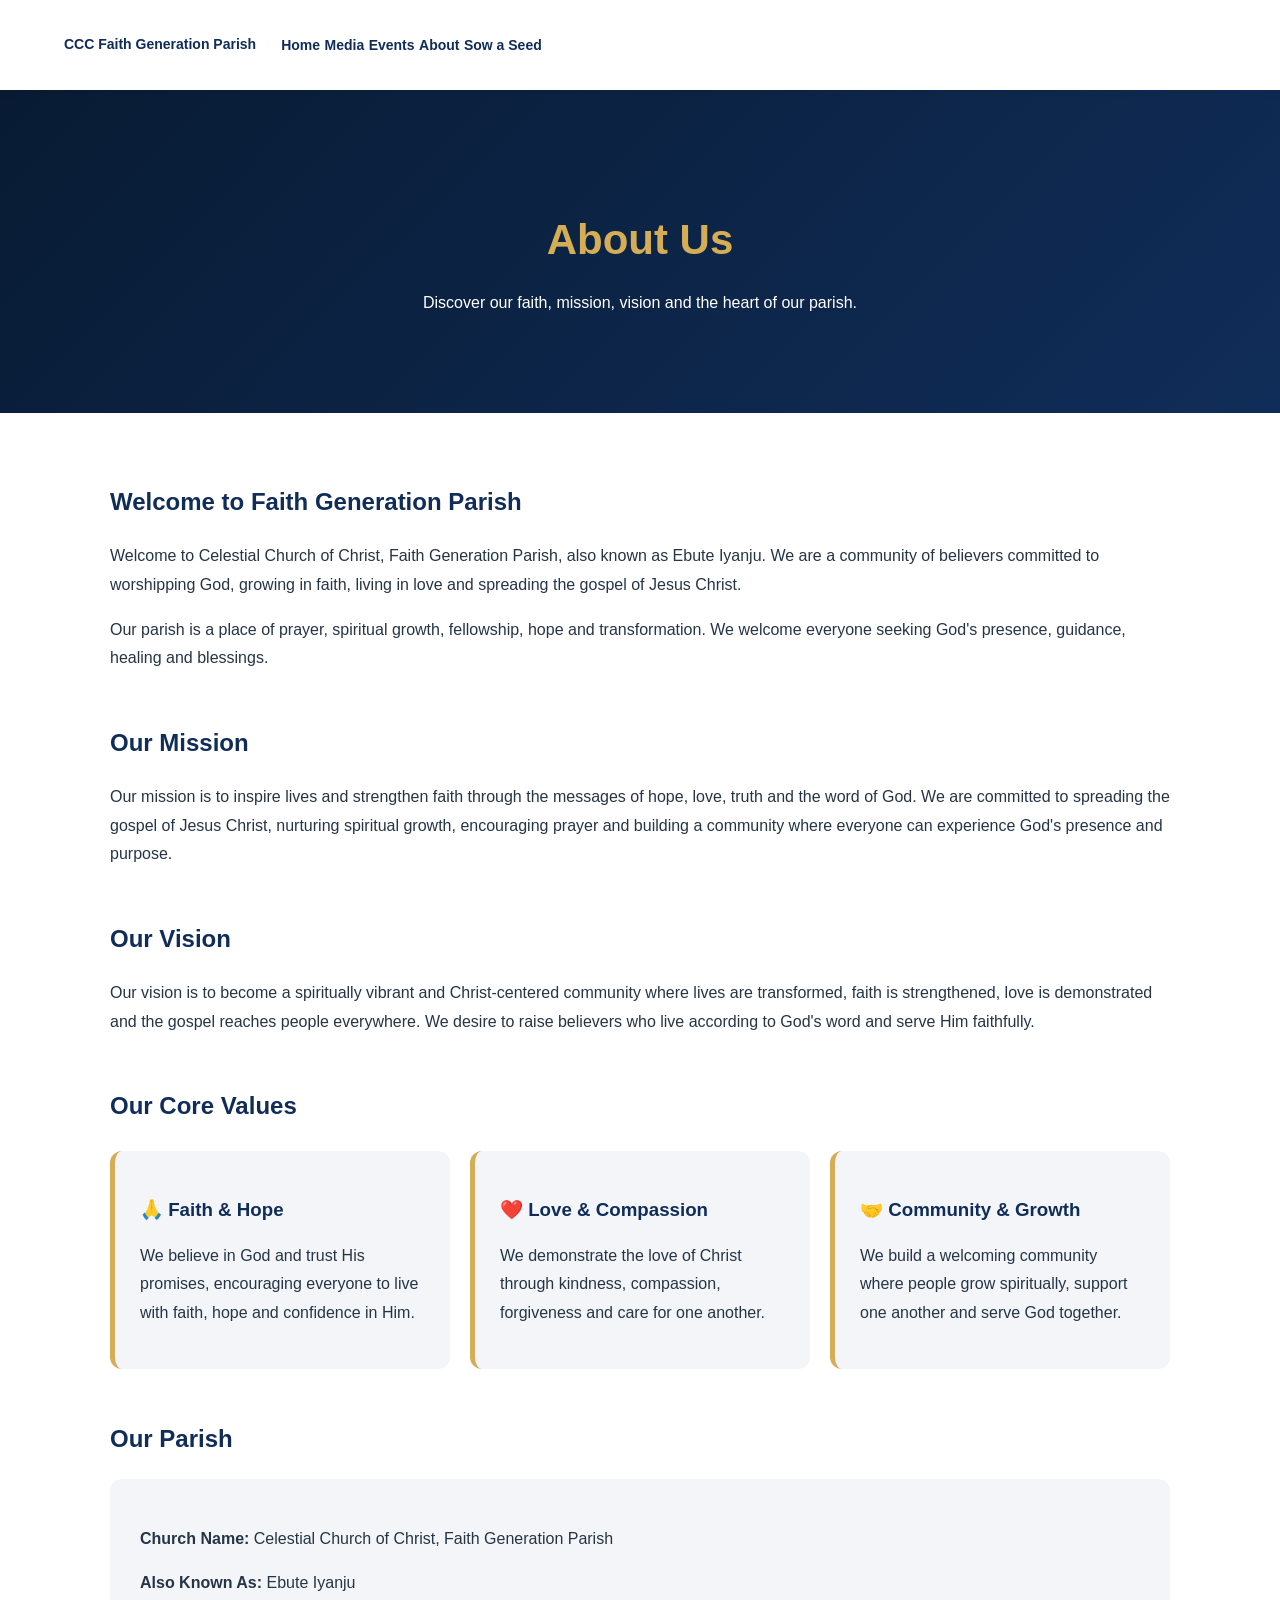
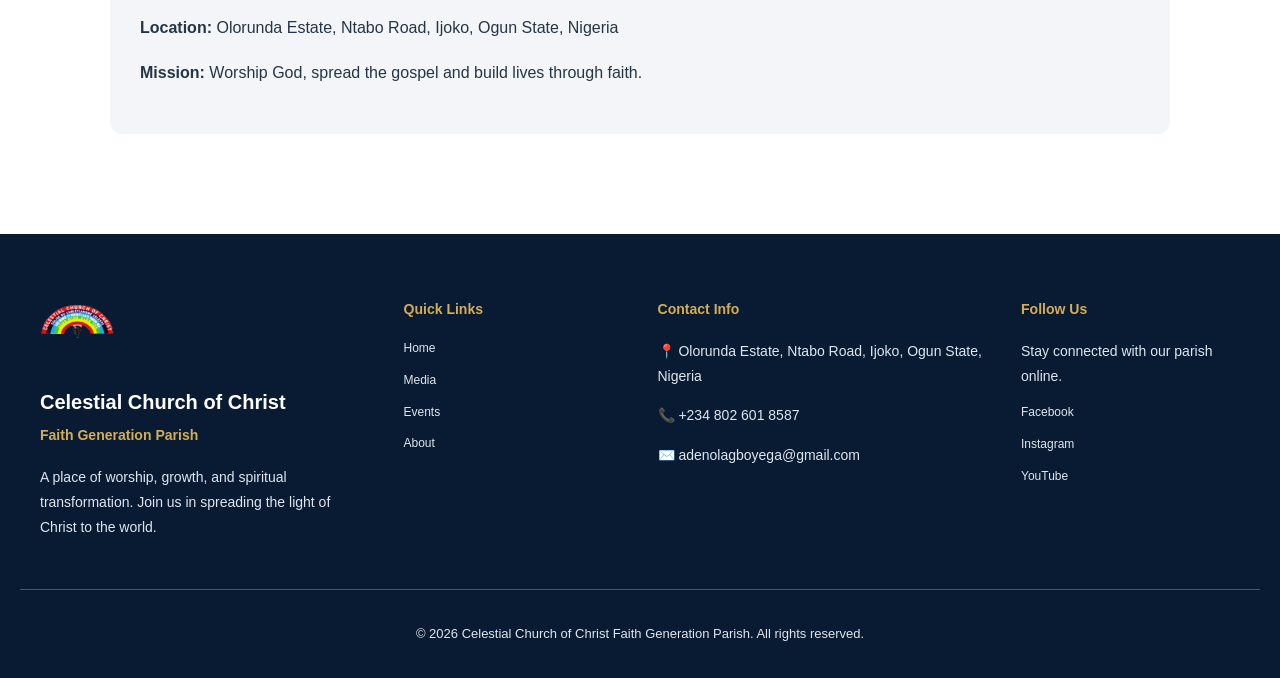
==== commit cf1ebce1: "Update about.html" ====
--- a/ccc-faith-generation-parish/about.html
+++ b/ccc-faith-generation-parish/about.html
@@ -1,3 +1,4 @@
+
 <!DOCTYPE html>
 <html lang="en">
 <head>
@@ -66,21 +67,113 @@
       border-radius: 12px;
     }
 
+    /* FOOTER DESIGN */
+
     .about-footer {
       background: #081B33;
       color: white;
-      padding: 40px 20px;
+      padding: 50px 20px 20px;
+      text-align: left;
+    }
+
+    .footer-container {
+      max-width: 1200px;
+      margin: auto;
+      display: grid;
+      grid-template-columns: 1.5fr 1fr 1.5fr 1fr;
+      gap: 35px;
+    }
+
+    .footer-brand {
+      text-align: left;
+    }
+
+    .footer-logo {
+      width: 75px;
+      height: 75px;
+      object-fit: contain;
+      margin-bottom: 15px;
+    }
+
+    .footer-brand h2 {
+      color: white;
+      font-size: 20px;
+      margin: 5px 0;
+    }
+
+    .footer-brand h3,
+    .footer-container h3 {
+      color: #D5AD55;
+      margin-bottom: 18px;
+    }
+
+    .footer-brand h3 {
+      margin-top: 5px;
+    }
+
+    .footer-container p {
+      color: #E0E6EF;
+      font-size: 14px;
+      line-height: 1.8;
+    }
+
+    .footer-links ul {
+      list-style: none;
+      padding: 0;
+    }
+
+    .footer-links li {
+      margin-bottom: 12px;
+    }
+
+    .footer-container a {
+      color: #E0E6EF;
+      text-decoration: none;
+      transition: 0.3s;
+    }
+
+    .footer-container a:hover {
+      color: #D5AD55;
+    }
+
+    .social-links {
+      display: flex;
+      flex-direction: column;
+      gap: 12px;
+    }
+
+    .footer-bottom {
+      border-top: 1px solid rgba(213, 173, 85, 0.4);
+      margin-top: 35px;
+      padding: 20px 10px 0;
       text-align: center;
     }
 
-    .about-footer a {
-      color: #D5AD55;
-      text-decoration: none;
-      margin: 0 10px;
-    }
-
-    .about-footer p {
-      margin: 10px 0;
+    .footer-bottom p {
+      font-size: 13px;
+      color: #E0E6EF;
+    }
+
+    @media (max-width: 768px) {
+      .footer-container {
+        grid-template-columns: 1fr 1fr;
+        gap: 25px;
+      }
+    }
+
+    @media (max-width: 480px) {
+      .footer-container {
+        grid-template-columns: 1fr;
+        text-align: center;
+      }
+
+      .footer-brand {
+        text-align: center;
+      }
+
+      .social-links {
+        align-items: center;
+      }
     }
   </style>
 </head>
@@ -197,21 +290,92 @@
 
 </main>
 
+<!-- FOOTER -->
+
 <footer class="about-footer">
-  <h2>CCC Faith Generation Parish</h2>
-  <p>A place of worship, faith, love and spiritual growth.</p>
-
-  <p>
-    <a href="index.html">Home</a>
-    <a href="media.html">Media</a>
-    <a href="events.html">Events</a>
-    <a href="about.html">About</a>
-    <a href="sow-a-seed.html">Sow a Seed</a>
-  </p>
-
-  <p>Olorunda Estate, Ntabo Road, Ijoko, Ogun State, Nigeria</p>
-
-  <p>© 2026 CCC Faith Generation Parish. All rights reserved.</p>
+
+  <div class="footer-container">
+
+    <!-- Church Branding -->
+    <div class="footer-brand">
+
+      <img src="Logo Cele.png"
+           alt="CCC Faith Generation Parish Logo"
+           class="footer-logo">
+
+      <h2>Celestial Church of Christ</h2>
+      <h3>Faith Generation Parish</h3>
+
+      <p>
+        A place of worship, growth, and spiritual transformation.
+        Join us in spreading the light of Christ to the world.
+      </p>
+
+    </div>
+
+    <!-- Quick Links -->
+    <div class="footer-links">
+
+      <h3>Quick Links</h3>
+
+      <ul>
+        <li><a href="index.html">Home</a></li>
+        <li><a href="media.html">Media</a></li>
+        <li><a href="events.html">Events</a></li>
+        <li><a href="about.html">About</a></li>
+      </ul>
+
+    </div>
+
+    <!-- Contact Information -->
+    <div class="footer-contact">
+
+      <h3>Contact Info</h3>
+
+      <p>
+        📍 Olorunda Estate, Ntabo Road, Ijoko,
+        Ogun State, Nigeria
+      </p>
+
+      <p>
+        📞 <a href="tel:+2348026018587">
+        +234 802 601 8587</a>
+      </p>
+
+      <p>
+        ✉️ <a href="mailto:adenolagboyega@gmail.com">
+        adenolagboyega@gmail.com</a>
+      </p>
+
+    </div>
+
+    <!-- Social Media -->
+    <div class="footer-social">
+
+      <h3>Follow Us</h3>
+
+      <p>Stay connected with our parish online.</p>
+
+      <div class="social-links">
+        <a href="#" target="_blank">Facebook</a>
+        <a href="#" target="_blank">Instagram</a>
+        <a href="#" target="_blank">YouTube</a>
+      </div>
+
+    </div>
+
+  </div>
+
+  <!-- Copyright -->
+  <div class="footer-bottom">
+
+    <p>
+      © 2026 Celestial Church of Christ Faith Generation Parish.
+      All rights reserved.
+    </p>
+
+  </div>
+
 </footer>
 
 </body>
